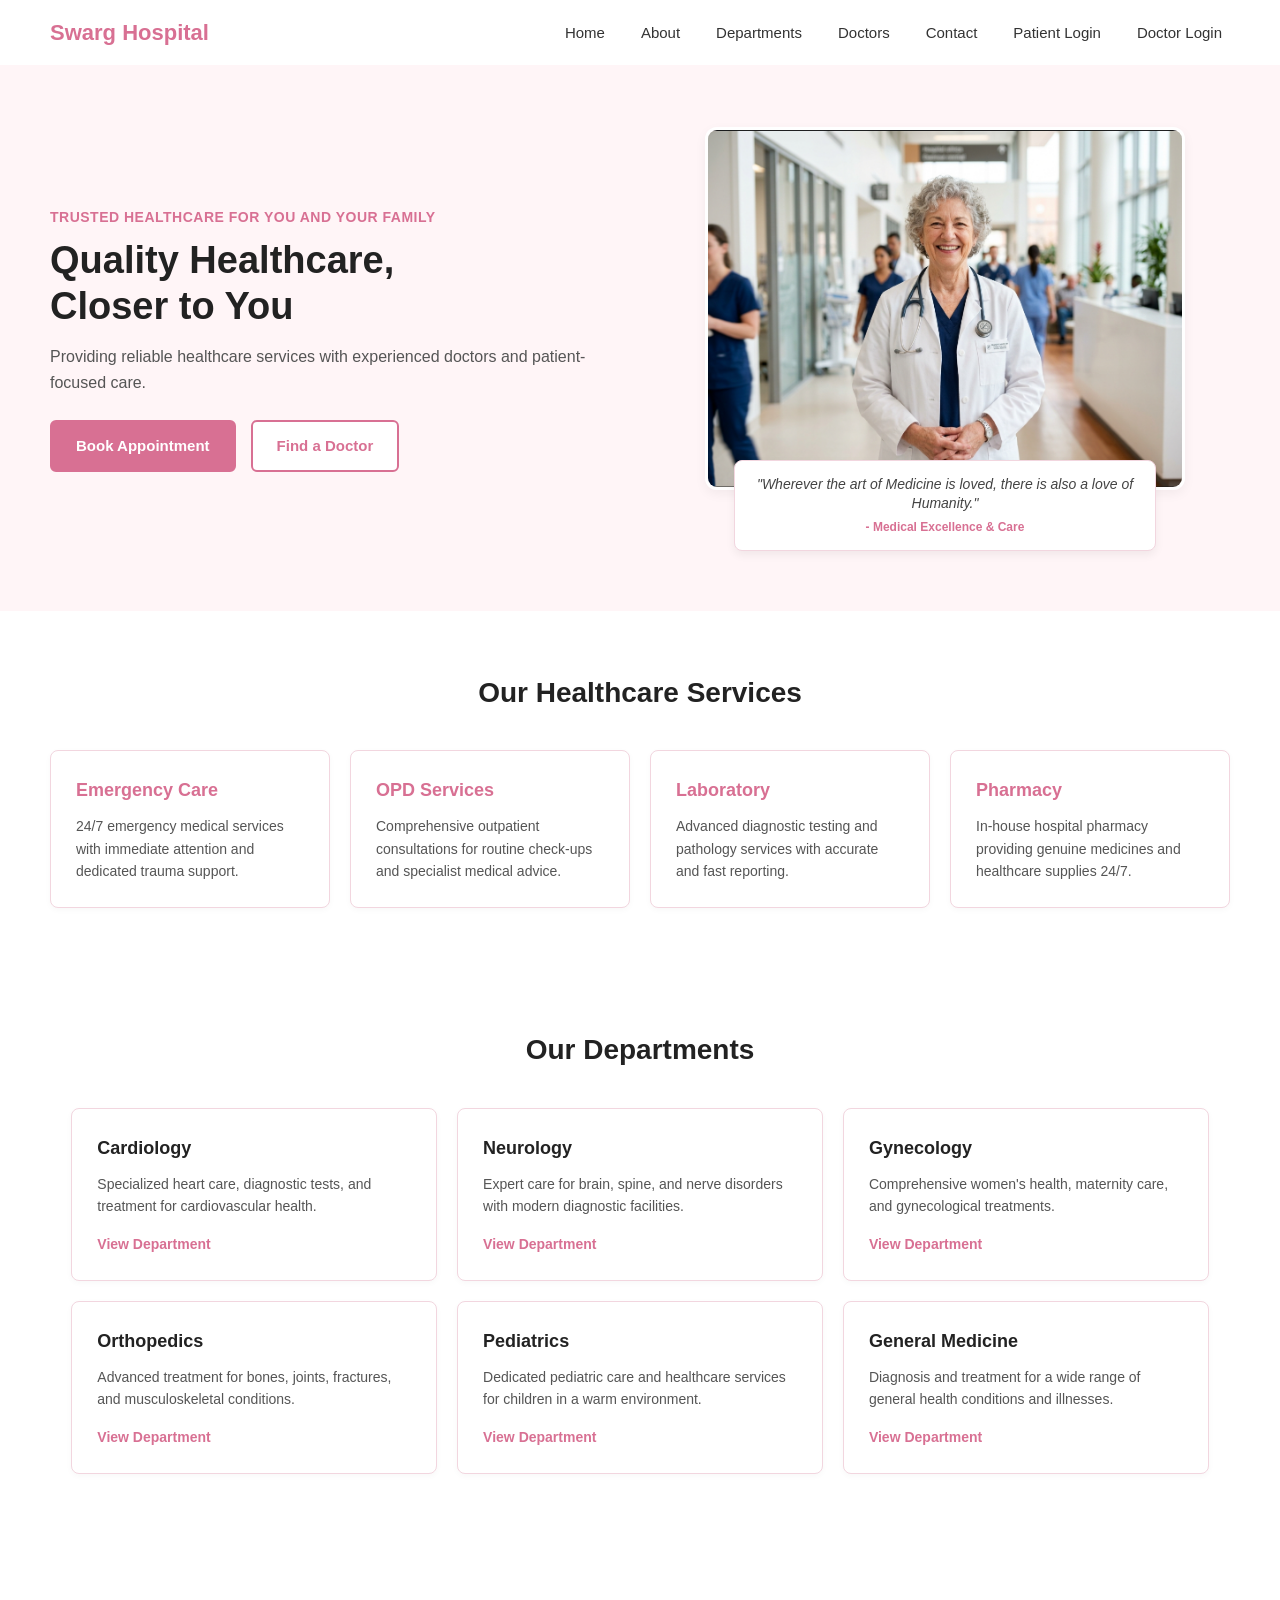
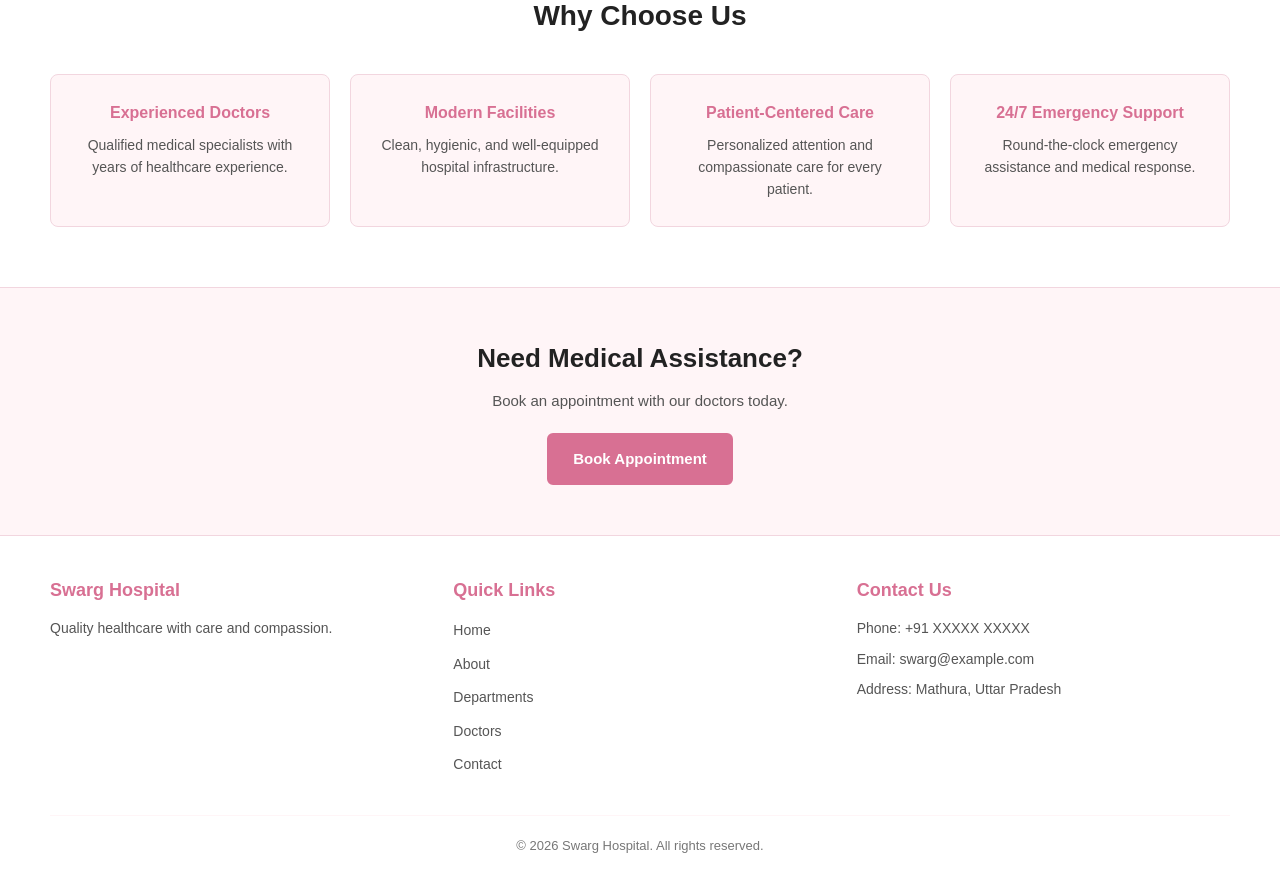
==== index.HTML @ cb75e465 "Adding home page and baisc str." ====
<!DOCTYPE html>
<html lang="en">

<head>
    <meta charset="UTF-8">
    <meta name="viewport" content="width=device-width, initial-scale=1.0">
    <title>Swarg Hospital - Quality Healthcare, Closer to You</title>
    <link rel="stylesheet" href="css/style.css">
</head>

<body>

    <!-- NAVBAR -->
    <header>
        <nav class="navbar">
            <div class="logo">Swarg Hospital</div>
            <ul class="nav-links">
                <li><a href="#">Home</a></li>
                <li><a href="#">About</a></li>
                <li><a href="#">Departments</a></li>
                <li><a href="#">Doctors</a></li>
                <li><a href="#">Contact</a></li>
                <li><a href="#">Patient Login</a></li>
                <li><a href="#">Doctor Login</a></li>
            </ul>
        </nav>
    </header>

    <!-- HERO SECTION -->
    <section class="hero">
        <div class="hero-left">
            <div class="subheading">Trusted Healthcare for You and Your Family</div>
            <h1>Quality Healthcare,<br>Closer to You</h1>
            <p>Providing reliable healthcare services with experienced doctors and patient-focused care.</p>
            <div class="hero-buttons">
                <a href="#" class="btn btn-primary">Book Appointment</a>
                <a href="#" class="btn btn-secondary">Find a Doctor</a>
            </div>

        </div>
        <div class="hero-right">
            <div class="doctor-card">
                <img src="images/doctor.png" alt="Swarg Hospital Senior Doctor" class="hero-img">
                <div class="doctor-quote">
                    "Wherever the art of Medicine is loved, there is also a love of Humanity."
                    <span>- Medical Excellence &amp; Care</span>
                </div>
            </div>
        </div>
    </section>

    <!-- SERVICES SECTION -->
    <section class="section">
        <h2 class="section-title">Our Healthcare Services</h2>
        <div class="services-grid">
            <div class="card">
                <h3>Emergency Care</h3>
                <p>24/7 emergency medical services with immediate attention and dedicated trauma support.</p>
            </div>
            <div class="card">
                <h3>OPD Services</h3>
                <p>Comprehensive outpatient consultations for routine check-ups and specialist medical advice.</p>
            </div>
            <div class="card">
                <h3>Laboratory</h3>
                <p>Advanced diagnostic testing and pathology services with accurate and fast reporting.</p>
            </div>
            <div class="card">
                <h3>Pharmacy</h3>
                <p>In-house hospital pharmacy providing genuine medicines and healthcare supplies 24/7.</p>
            </div>
        </div>
    </section>

    <!-- DEPARTMENTS SECTION -->
    <section class="section">
        <h2 class="section-title">Our Departments</h2>
        <div class="departments-grid">
            <div class="dept-card">
                <div>
                    <h3>Cardiology</h3>
                    <p>Specialized heart care, diagnostic tests, and treatment for cardiovascular health.</p>
                </div>
                <a href="#" class="link-btn">View Department</a>
            </div>
            <div class="dept-card">
                <div>
                    <h3>Neurology</h3>
                    <p>Expert care for brain, spine, and nerve disorders with modern diagnostic facilities.</p>
                </div>
                <a href="#" class="link-btn">View Department</a>
            </div>
            <div class="dept-card">
                <div>
                    <h3>Gynecology</h3>
                    <p>Comprehensive women's health, maternity care, and gynecological treatments.</p>
                </div>
                <a href="#" class="link-btn">View Department</a>
            </div>
            <div class="dept-card">
                <div>
                    <h3>Orthopedics</h3>
                    <p>Advanced treatment for bones, joints, fractures, and musculoskeletal conditions.</p>
                </div>
                <a href="#" class="link-btn">View Department</a>
            </div>
            <div class="dept-card">
                <div>
                    <h3>Pediatrics</h3>
                    <p>Dedicated pediatric care and healthcare services for children in a warm environment.</p>
                </div>
                <a href="#" class="link-btn">View Department</a>
            </div>
            <div class="dept-card">
                <div>
                    <h3>General Medicine</h3>
                    <p>Diagnosis and treatment for a wide range of general health conditions and illnesses.</p>
                </div>
                <a href="#" class="link-btn">View Department</a>
            </div>
        </div>
    </section>

    <!-- WHY CHOOSE US SECTION -->
    <section class="why-section">
        <h2 class="section-title">Why Choose Us</h2>
        <div class="why-grid">
            <div class="why-card">
                <h3>Experienced Doctors</h3>
                <p>Qualified medical specialists with years of healthcare experience.</p>
            </div>
            <div class="why-card">
                <h3>Modern Facilities</h3>
                <p>Clean, hygienic, and well-equipped hospital infrastructure.</p>
            </div>
            <div class="why-card">
                <h3>Patient-Centered Care</h3>
                <p>Personalized attention and compassionate care for every patient.</p>
            </div>
            <div class="why-card">
                <h3>24/7 Emergency Support</h3>
                <p>Round-the-clock emergency assistance and medical response.</p>
            </div>
        </div>
    </section>

    <!-- APPOINTMENT CTA SECTION -->
    <section class="cta-section">
        <h2>Need Medical Assistance?</h2>
        <p>Book an appointment with our doctors today.</p>
        <a href="#" class="btn btn-primary">Book Appointment</a>
    </section>

    <!-- FOOTER -->
    <footer>
        <div class="footer-container">
            <div class="footer-col">
                <h3>Swarg Hospital</h3>
                <p>Quality healthcare with care and compassion.</p>
            </div>
            <div class="footer-col">
                <h3>Quick Links</h3>
                <ul class="footer-links">
                    <li><a href="#">Home</a></li>
                    <li><a href="#">About</a></li>
                    <li><a href="#">Departments</a></li>
                    <li><a href="#">Doctors</a></li>
                    <li><a href="#">Contact</a></li>
                </ul>
            </div>
            <div class="footer-col">
                <h3>Contact Us</h3>
                <p>Phone: +91 XXXXX XXXXX</p>
                <p>Email: swarg@example.com</p>
                <p>Address: Mathura, Uttar Pradesh</p>
            </div>
        </div>
        <div class="footer-bottom">
            <p>&copy; 2026 Swarg Hospital. All rights reserved.</p>
        </div>
    </footer>

</body>

</html>
---- css/style.css ----
* {
    margin: 0;
    padding: 0;
    box-sizing: border-box;
}

body {
    font-family: Arial, Helvetica, sans-serif;
    background-color: #ffffff;
    color: #333333;
    line-height: 1.6;
}

a {
    text-decoration: none;
    color: inherit;
}

/* --- Navigation Bar --- */
.navbar {
    display: flex;
    justify-content: space-between;
    align-items: center;
    background-color: #ffffff;
    padding: 15px 50px;
    border-bottom: 2px solid #fff5f7;
}

.logo {
    font-size: 22px;
    font-weight: bold;
    color: #d87093;
}

.nav-links {
    display: flex;
    gap: 20px;
    list-style: none;
}

.nav-links a {
    color: #333333;
    font-size: 15px;
    font-weight: 500;
    padding: 5px 8px;
}

.nav-links a:hover {
    color: #d87093;
}

/* --- Hero Section --- */
.hero {
    background-color: #fff5f7;
    padding: 60px 50px;
    display: flex;
    align-items: center;
    justify-content: space-between;
    gap: 40px;
}

.hero-left {
    flex: 1;
}

.subheading {
    color: #d87093;
    font-size: 14px;
    font-weight: bold;
    margin-bottom: 10px;
    text-transform: uppercase;
    letter-spacing: 0.5px;
}

.hero-left h1 {
    font-size: 38px;
    color: #222222;
    margin-bottom: 15px;
    line-height: 1.2;
}

.hero-left p {
    font-size: 16px;
    color: #555555;
    margin-bottom: 25px;
}

.hero-buttons {
    display: flex;
    gap: 15px;
}

/* --- Buttons --- */
.btn {
    display: inline-block;
    padding: 12px 24px;
    font-size: 15px;
    font-weight: bold;
    border-radius: 6px;
    text-align: center;
}

.btn-primary {
    background-color: #d87093;
    color: #ffffff;
    border: 2px solid #d87093;
}

.btn-primary:hover {
    background-color: #c55f82;
    border-color: #c55f82;
}

.btn-secondary {
    background-color: #ffffff;
    color: #d87093;
    border: 2px solid #d87093;
}

.btn-secondary:hover {
    background-color: #fff5f7;
}

.hero-right {
    flex: 1;
    text-align: center;
}

.doctor-card {
    display: inline-block;
    width: 100%;
    max-width: 480px;
}

.hero-img {
    width: 100%;
    height: auto;
    border-radius: 12px;
    border: 3px solid #ffffff;
    box-shadow: 0 4px 12px rgba(0, 0, 0, 0.05);
    display: block;
}

.doctor-quote {
    background-color: #ffffff;
    color: #444444;
    padding: 14px 20px;
    margin-top: -30px;
    position: relative;
    width: 88%;
    margin-left: auto;
    margin-right: auto;
    border-radius: 8px;
    border: 1px solid #f2d6df;
    box-shadow: 0 4px 10px rgba(0, 0, 0, 0.06);
    font-style: italic;
    font-size: 14px;
    text-align: center;
    line-height: 1.4;
}

.doctor-quote span {
    display: block;
    font-style: normal;
    font-weight: bold;
    font-size: 12px;
    color: #d87093;
    margin-top: 5px;
}

/* --- Section Container Setup --- */
.section {
    padding: 60px 50px;
    text-align: center;
}

.section-title {
    font-size: 28px;
    color: #222222;
    margin-bottom: 35px;
}

/* --- Services Section --- */
.services-grid {
    display: flex;
    justify-content: center;
    gap: 20px;
}

.card {
    background-color: #ffffff;
    border: 1px solid #f2d6df;
    border-radius: 8px;
    padding: 25px;
    flex: 1;
    text-align: left;
    box-shadow: 0 2px 6px rgba(0, 0, 0, 0.03);
}

.card h3 {
    font-size: 18px;
    color: #d87093;
    margin-bottom: 10px;
}

.card p {
    font-size: 14px;
    color: #555555;
}

/* --- Departments Section --- */
.departments-grid {
    display: flex;
    flex-wrap: wrap;
    gap: 20px;
    justify-content: center;
}

.dept-card {
    background-color: #ffffff;
    border: 1px solid #f2d6df;
    border-radius: 8px;
    padding: 25px;
    width: 31%;
    text-align: left;
    box-shadow: 0 2px 6px rgba(0, 0, 0, 0.03);
    display: flex;
    flex-direction: column;
    justify-content: space-between;
}

.dept-card h3 {
    font-size: 18px;
    color: #222222;
    margin-bottom: 10px;
}

.dept-card p {
    font-size: 14px;
    color: #555555;
    margin-bottom: 15px;
}

.link-btn {
    color: #d87093;
    font-size: 14px;
    font-weight: bold;
    display: inline-block;
}

.link-btn:hover {
    color: #c55f82;
}

/* --- Why Choose Us Section --- */
.why-section {
    background-color: #ffffff;
    padding: 60px 50px;
    text-align: center;
}

.why-grid {
    display: flex;
    gap: 20px;
    justify-content: center;
}

.why-card {
    background-color: #fff5f7;
    border: 1px solid #f2d6df;
    border-radius: 8px;
    padding: 25px;
    flex: 1;
    text-align: center;
}

.why-card h3 {
    font-size: 16px;
    color: #d87093;
    margin-bottom: 8px;
}

.why-card p {
    font-size: 14px;
    color: #555555;
}

/* --- Appointment CTA Section --- */
.cta-section {
    background-color: #fff5f7;
    padding: 50px 20px;
    text-align: center;
    border-top: 1px solid #f2d6df;
    border-bottom: 1px solid #f2d6df;
}

.cta-section h2 {
    font-size: 26px;
    color: #222222;
    margin-bottom: 10px;
}

.cta-section p {
    font-size: 15px;
    color: #555555;
    margin-bottom: 20px;
}

/* --- Footer --- */
footer {
    background-color: #ffffff;
    padding: 40px 50px 20px 50px;
    color: #333333;
}

.footer-container {
    display: flex;
    justify-content: space-between;
    gap: 30px;
    margin-bottom: 30px;
}

.footer-col {
    flex: 1;
}

.footer-col h3 {
    font-size: 18px;
    color: #d87093;
    margin-bottom: 12px;
}

.footer-col p {
    font-size: 14px;
    color: #555555;
    margin-bottom: 8px;
}

.footer-links {
    list-style: none;
}

.footer-links li {
    margin-bottom: 8px;
}

.footer-links a {
    font-size: 14px;
    color: #555555;
}

.footer-links a:hover {
    color: #d87093;
}

.footer-bottom {
    text-align: center;
    padding-top: 20px;
    border-top: 1px solid #fff5f7;
    font-size: 13px;
    color: #777777;
}

/* --- Basic Responsive Media Query --- */
@media (max-width: 768px) {
    .navbar {
        flex-direction: column;
        gap: 15px;
        padding: 20px;
    }

    .nav-links {
        flex-wrap: wrap;
        justify-content: center;
    }

    .hero {
        flex-direction: column;
        padding: 40px 20px;
        text-align: center;
    }

    .hero-buttons {
        justify-content: center;
    }

    .services-grid,
    .why-grid,
    .footer-container {
        flex-direction: column;
    }

    .dept-card {
        width: 100%;
    }

    .section {
        padding: 40px 20px;
    }

    .doctor-quote {
        width: 95%;
        margin-top: 15px;
    }
}
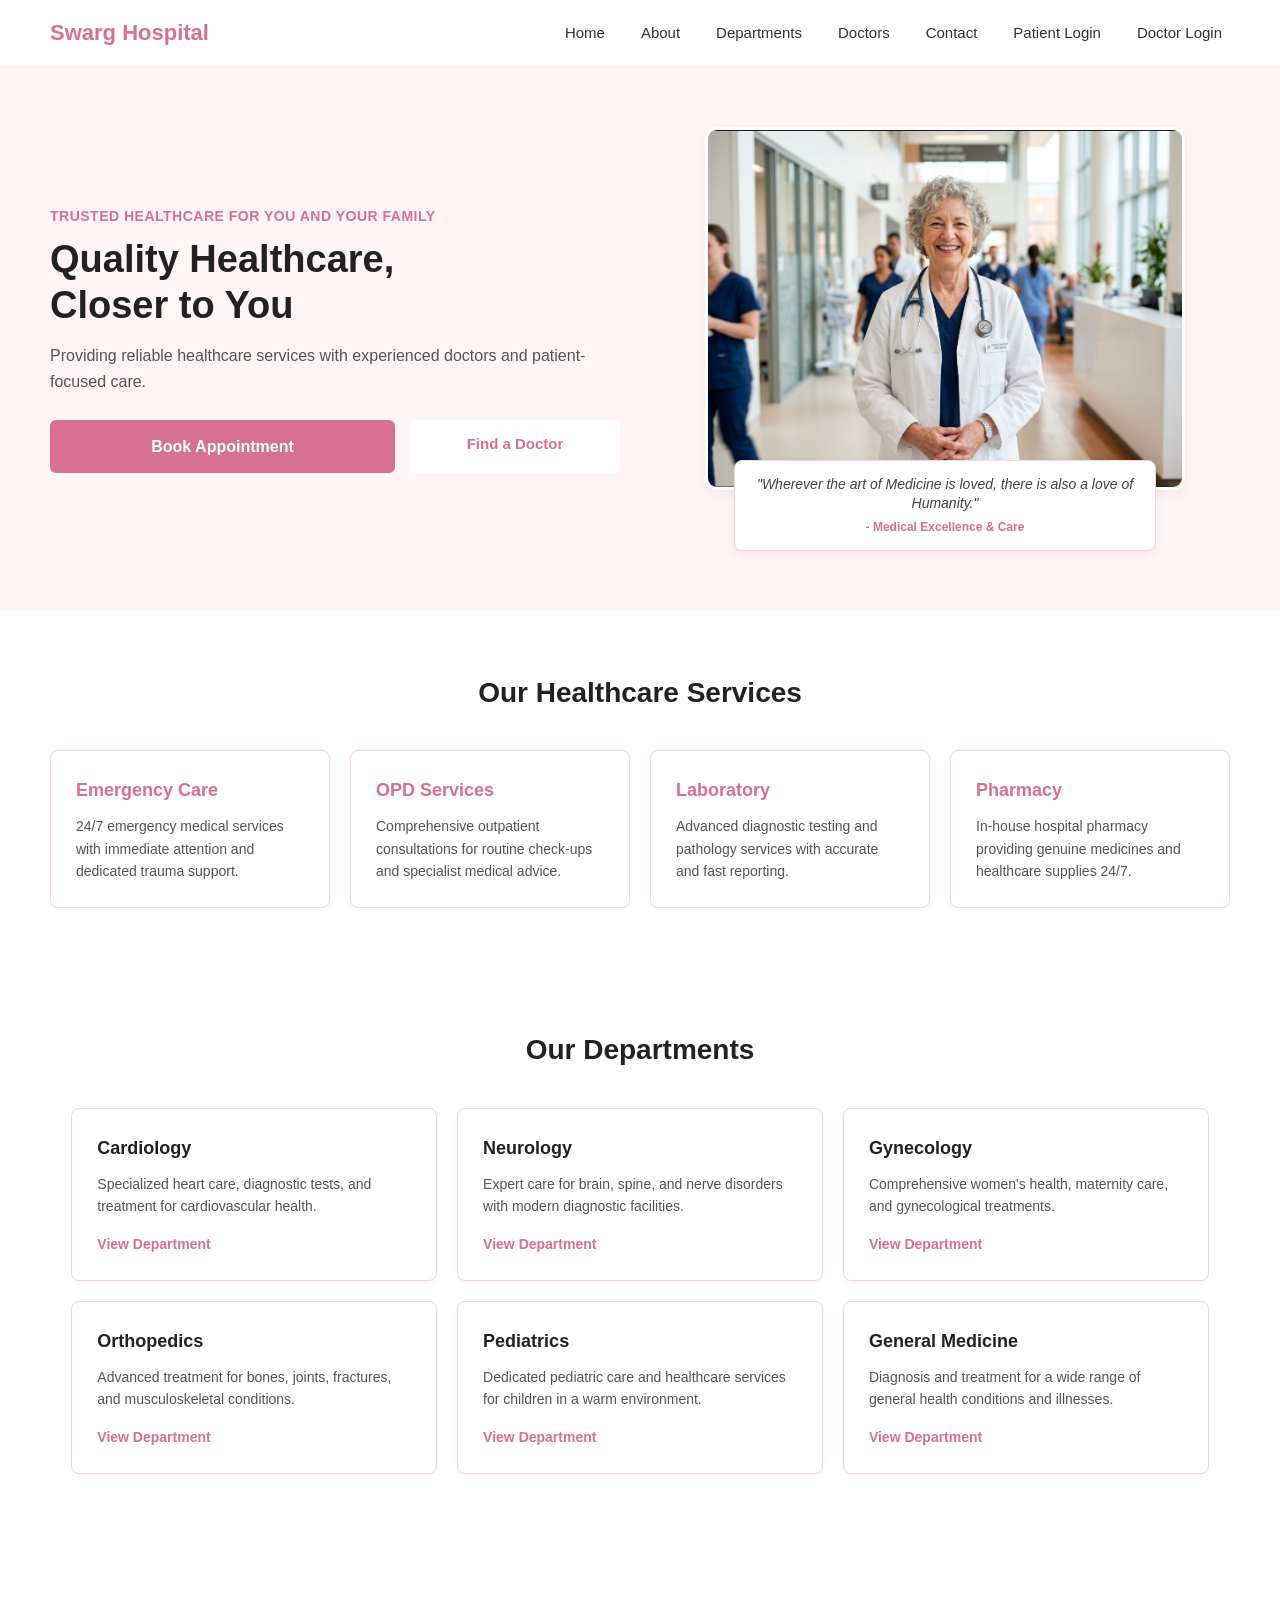
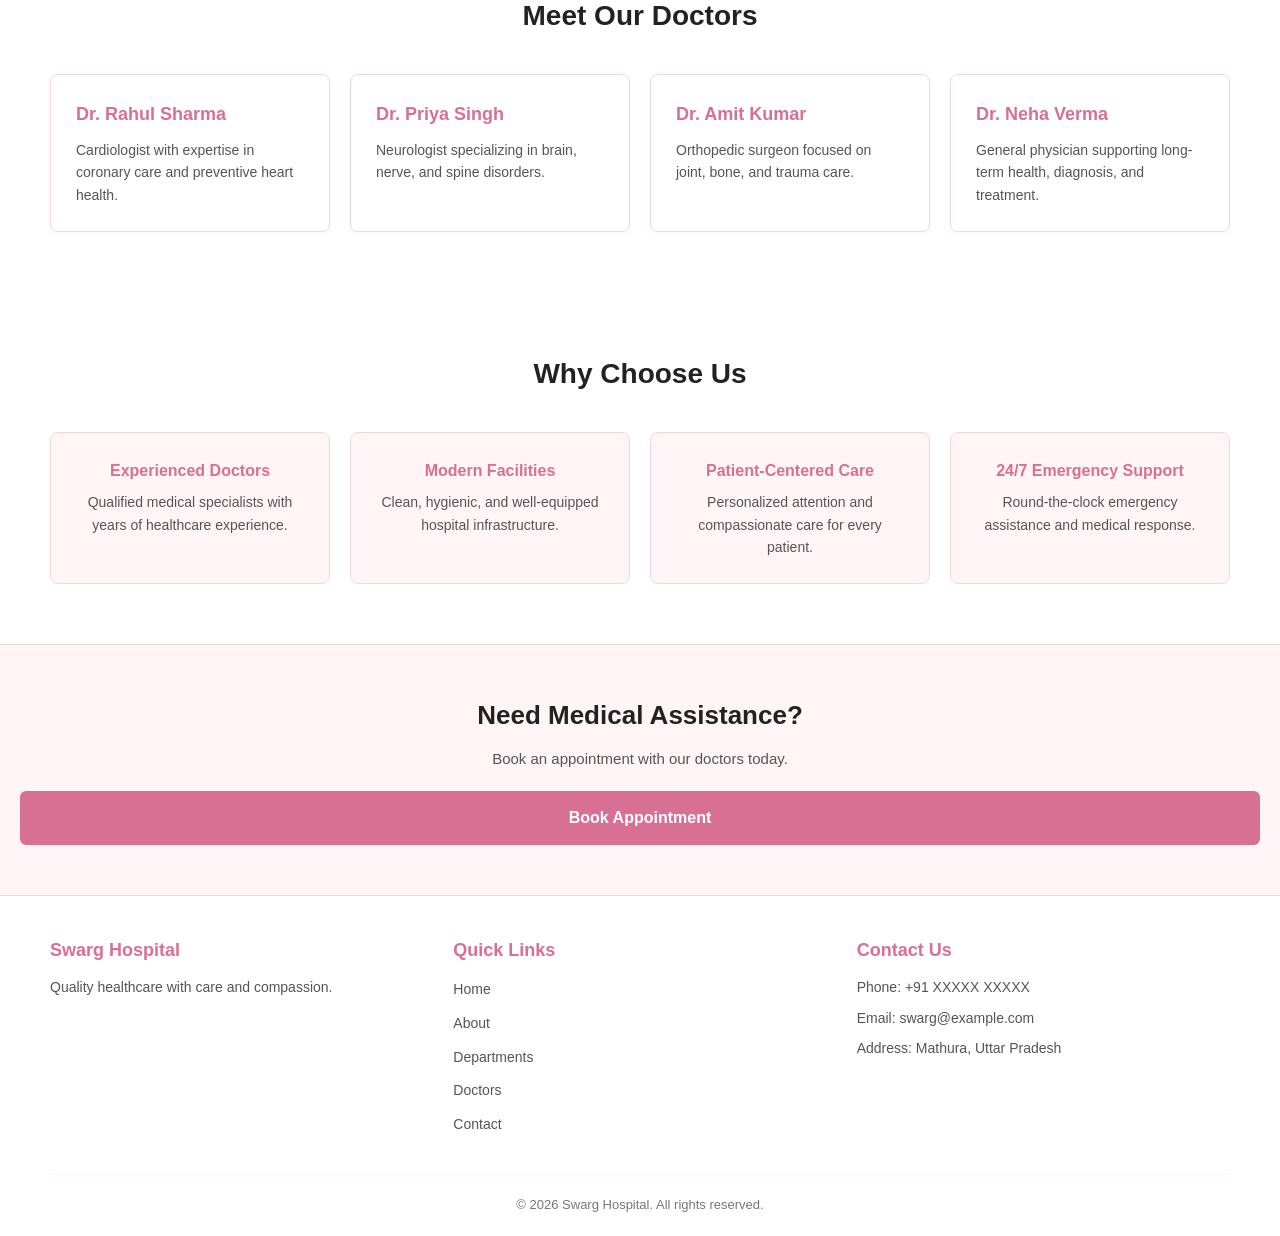
==== commit ea73866b: "Clean CSS structure" ====
--- a/index.HTML
+++ b/index.HTML
@@ -5,7 +5,7 @@
     <meta charset="UTF-8">
     <meta name="viewport" content="width=device-width, initial-scale=1.0">
     <title>Swarg Hospital - Quality Healthcare, Closer to You</title>
-    <link rel="stylesheet" href="css/style.css">
+    <link rel="stylesheet" href="Patient/CSS/style.css">
 </head>
 
 <body>
@@ -15,26 +15,26 @@
         <nav class="navbar">
             <div class="logo">Swarg Hospital</div>
             <ul class="nav-links">
-                <li><a href="#">Home</a></li>
-                <li><a href="#">About</a></li>
-                <li><a href="#">Departments</a></li>
-                <li><a href="#">Doctors</a></li>
-                <li><a href="#">Contact</a></li>
-                <li><a href="#">Patient Login</a></li>
+                <li><a href="index.HTML">Home</a></li>
+                <li><a href="#about">About</a></li>
+                <li><a href="#departments">Departments</a></li>
+                <li><a href="#doctors">Doctors</a></li>
+                <li><a href="#contact">Contact</a></li>
+                <li><a href="Patient/patient-login.html">Patient Login</a></li>
                 <li><a href="#">Doctor Login</a></li>
             </ul>
         </nav>
     </header>
 
     <!-- HERO SECTION -->
-    <section class="hero">
+    <section class="hero" id="about">
         <div class="hero-left">
             <div class="subheading">Trusted Healthcare for You and Your Family</div>
             <h1>Quality Healthcare,<br>Closer to You</h1>
             <p>Providing reliable healthcare services with experienced doctors and patient-focused care.</p>
             <div class="hero-buttons">
-                <a href="#" class="btn btn-primary">Book Appointment</a>
-                <a href="#" class="btn btn-secondary">Find a Doctor</a>
+                <a href="Patient/appointment.html" class="btn btn-primary">Book Appointment</a>
+                <a href="#doctors" class="btn btn-secondary">Find a Doctor</a>
             </div>
 
         </div>
@@ -73,7 +73,7 @@
     </section>
 
     <!-- DEPARTMENTS SECTION -->
-    <section class="section">
+    <section class="section" id="departments">
         <h2 class="section-title">Our Departments</h2>
         <div class="departments-grid">
             <div class="dept-card">
@@ -117,6 +117,29 @@
                     <p>Diagnosis and treatment for a wide range of general health conditions and illnesses.</p>
                 </div>
                 <a href="#" class="link-btn">View Department</a>
+            </div>
+        </div>
+    </section>
+
+    <!-- DOCTORS SECTION -->
+    <section class="section" id="doctors">
+        <h2 class="section-title">Meet Our Doctors</h2>
+        <div class="services-grid">
+            <div class="card">
+                <h3>Dr. Rahul Sharma</h3>
+                <p>Cardiologist with expertise in coronary care and preventive heart health.</p>
+            </div>
+            <div class="card">
+                <h3>Dr. Priya Singh</h3>
+                <p>Neurologist specializing in brain, nerve, and spine disorders.</p>
+            </div>
+            <div class="card">
+                <h3>Dr. Amit Kumar</h3>
+                <p>Orthopedic surgeon focused on joint, bone, and trauma care.</p>
+            </div>
+            <div class="card">
+                <h3>Dr. Neha Verma</h3>
+                <p>General physician supporting long-term health, diagnosis, and treatment.</p>
             </div>
         </div>
     </section>
@@ -148,11 +171,11 @@
     <section class="cta-section">
         <h2>Need Medical Assistance?</h2>
         <p>Book an appointment with our doctors today.</p>
-        <a href="#" class="btn btn-primary">Book Appointment</a>
+        <a href="Patient/appointment.html" class="btn btn-primary">Book Appointment</a>
     </section>
 
     <!-- FOOTER -->
-    <footer>
+    <footer id="contact">
         <div class="footer-container">
             <div class="footer-col">
                 <h3>Swarg Hospital</h3>
--- a/Patient/CSS/style.css
+++ b/Patient/CSS/style.css
@@ -0,0 +1,619 @@
+* {
+    margin: 0;
+    padding: 0;
+    box-sizing: border-box;
+}
+
+body {
+    font-family: Arial, Helvetica, sans-serif;
+    background-color: #ffffff;
+    color: #333333;
+    line-height: 1.6;
+}
+
+a {
+    text-decoration: none;
+    color: inherit;
+}
+
+/* --- Navigation Bar --- */
+.navbar {
+    display: flex;
+    justify-content: space-between;
+    align-items: center;
+    background-color: #ffffff;
+    padding: 15px 50px;
+    border-bottom: 2px solid #fff5f7;
+}
+
+.logo {
+    font-size: 22px;
+    font-weight: bold;
+    color: #d87093;
+}
+
+.nav-links {
+    display: flex;
+    gap: 20px;
+    list-style: none;
+}
+
+.nav-links a {
+    color: #333333;
+    font-size: 15px;
+    font-weight: 500;
+    padding: 5px 8px;
+}
+
+.nav-links a:hover {
+    color: #d87093;
+}
+
+/* --- Hero Section --- */
+.hero {
+    background-color: #fff5f7;
+    padding: 60px 50px;
+    display: flex;
+    align-items: center;
+    justify-content: space-between;
+    gap: 40px;
+}
+
+.hero-left {
+    flex: 1;
+}
+
+.subheading {
+    color: #d87093;
+    font-size: 14px;
+    font-weight: bold;
+    margin-bottom: 10px;
+    text-transform: uppercase;
+    letter-spacing: 0.5px;
+}
+
+.hero-left h1 {
+    font-size: 38px;
+    color: #222222;
+    margin-bottom: 15px;
+    line-height: 1.2;
+}
+
+.hero-left p {
+    font-size: 16px;
+    color: #555555;
+    margin-bottom: 25px;
+}
+
+.hero-buttons {
+    display: flex;
+    gap: 15px;
+}
+
+/* --- Buttons --- */
+.btn {
+    display: inline-block;
+    padding: 12px 24px;
+    font-size: 15px;
+    font-weight: bold;
+    border-radius: 6px;
+    text-align: center;
+    min-width: 160px;
+}
+
+.btn-primary {
+    background-color: #d87093;
+    color: #ffffff;
+    border: 2px solid #d87093;
+    min-width: 180px;
+}
+
+.btn-primary:hover {
+    background-color: #c55f82;
+    border-color: #c55f82;
+}
+
+.btn-secondary {
+    background-color: #ffffff;
+    color: #d87093;
+    border: 2px solid #d87093;
+    min-width: 210px;
+}
+
+.btn-secondary:hover {
+    background-color: #fff5f7;
+}
+
+.hero-right {
+    flex: 1;
+    text-align: center;
+}
+
+.doctor-card {
+    display: inline-block;
+    width: 100%;
+    max-width: 480px;
+}
+
+.hero-img {
+    width: 100%;
+    height: auto;
+    border-radius: 12px;
+    border: 3px solid #ffffff;
+    box-shadow: 0 4px 12px rgba(0, 0, 0, 0.05);
+    display: block;
+}
+
+.doctor-quote {
+    background-color: #ffffff;
+    color: #444444;
+    padding: 14px 20px;
+    margin-top: -30px;
+    position: relative;
+    width: 88%;
+    margin-left: auto;
+    margin-right: auto;
+    border-radius: 8px;
+    border: 1px solid #f2d6df;
+    box-shadow: 0 4px 10px rgba(0, 0, 0, 0.06);
+    font-style: italic;
+    font-size: 14px;
+    text-align: center;
+    line-height: 1.4;
+}
+
+.doctor-quote span {
+    display: block;
+    font-style: normal;
+    font-weight: bold;
+    font-size: 12px;
+    color: #d87093;
+    margin-top: 5px;
+}
+
+/* --- Section Container Setup --- */
+.section {
+    padding: 60px 50px;
+    text-align: center;
+}
+
+.section-title {
+    font-size: 28px;
+    color: #222222;
+    margin-bottom: 35px;
+}
+
+/* --- Services Section --- */
+.services-grid {
+    display: flex;
+    justify-content: center;
+    gap: 20px;
+}
+
+.card {
+    background-color: #ffffff;
+    border: 1px solid #f2d6df;
+    border-radius: 8px;
+    padding: 25px;
+    flex: 1;
+    text-align: left;
+    box-shadow: 0 2px 6px rgba(0, 0, 0, 0.03);
+}
+
+.card h3 {
+    font-size: 18px;
+    color: #d87093;
+    margin-bottom: 10px;
+}
+
+.card p {
+    font-size: 14px;
+    color: #555555;
+}
+
+/* --- Departments Section --- */
+.departments-grid {
+    display: flex;
+    flex-wrap: wrap;
+    gap: 20px;
+    justify-content: center;
+}
+
+.dept-card {
+    background-color: #ffffff;
+    border: 1px solid #f2d6df;
+    border-radius: 8px;
+    padding: 25px;
+    width: 31%;
+    text-align: left;
+    box-shadow: 0 2px 6px rgba(0, 0, 0, 0.03);
+    display: flex;
+    flex-direction: column;
+    justify-content: space-between;
+}
+
+.dept-card h3 {
+    font-size: 18px;
+    color: #222222;
+    margin-bottom: 10px;
+}
+
+.dept-card p {
+    font-size: 14px;
+    color: #555555;
+    margin-bottom: 15px;
+}
+
+.link-btn {
+    color: #d87093;
+    font-size: 14px;
+    font-weight: bold;
+    display: inline-block;
+}
+
+.link-btn:hover {
+    color: #c55f82;
+}
+
+/* --- Why Choose Us Section --- */
+.why-section {
+    background-color: #ffffff;
+    padding: 60px 50px;
+    text-align: center;
+}
+
+.why-grid {
+    display: flex;
+    gap: 20px;
+    justify-content: center;
+}
+
+.why-card {
+    background-color: #fff5f7;
+    border: 1px solid #f2d6df;
+    border-radius: 8px;
+    padding: 25px;
+    flex: 1;
+    text-align: center;
+}
+
+.why-card h3 {
+    font-size: 16px;
+    color: #d87093;
+    margin-bottom: 8px;
+}
+
+.why-card p {
+    font-size: 14px;
+    color: #555555;
+}
+
+/* --- Appointment CTA Section --- */
+.cta-section {
+    background-color: #fff5f7;
+    padding: 50px 20px;
+    text-align: center;
+    border-top: 1px solid #f2d6df;
+    border-bottom: 1px solid #f2d6df;
+}
+
+.cta-section h2 {
+    font-size: 26px;
+    color: #222222;
+    margin-bottom: 10px;
+}
+
+.cta-section p {
+    font-size: 15px;
+    color: #555555;
+    margin-bottom: 20px;
+}
+
+/* --- Footer --- */
+footer {
+    background-color: #ffffff;
+    padding: 40px 50px 20px 50px;
+    color: #333333;
+}
+
+.footer-container {
+    display: flex;
+    justify-content: space-between;
+    gap: 30px;
+    margin-bottom: 30px;
+}
+
+.footer-col {
+    flex: 1;
+}
+
+.footer-col h3 {
+    font-size: 18px;
+    color: #d87093;
+    margin-bottom: 12px;
+}
+
+.footer-col p {
+    font-size: 14px;
+    color: #555555;
+    margin-bottom: 8px;
+}
+
+.footer-links {
+    list-style: none;
+}
+
+.footer-links li {
+    margin-bottom: 8px;
+}
+
+.footer-links a {
+    font-size: 14px;
+    color: #555555;
+}
+
+.footer-links a:hover {
+    color: #d87093;
+}
+
+.footer-bottom {
+    text-align: center;
+    padding-top: 20px;
+    border-top: 1px solid #fff5f7;
+    font-size: 13px;
+    color: #777777;
+}
+
+/* --- Shared page/form styling used across the site --- */
+.page-container {
+    padding: 50px 20px;
+    max-width: 900px;
+    margin: 0 auto;
+}
+
+.page-title {
+    font-size: 28px;
+    color: #222222;
+    text-align: center;
+    margin-bottom: 30px;
+}
+
+.form-card {
+    background-color: #fff5f7;
+    border: 1px solid #f2d6df;
+    border-radius: 8px;
+    padding: 35px;
+    max-width: 500px;
+    margin: 0 auto;
+    box-shadow: 0 2px 6px rgba(0, 0, 0, 0.03);
+}
+
+.form-card-wide {
+    background-color: #fff5f7;
+    border: 1px solid #f2d6df;
+    border-radius: 8px;
+    padding: 35px;
+    max-width: 650px;
+    margin: 0 auto;
+    box-shadow: 0 2px 6px rgba(0, 0, 0, 0.03);
+}
+
+.form-group {
+    margin-bottom: 20px;
+    display: flex;
+    flex-direction: column;
+}
+
+.form-group label {
+    font-size: 14px;
+    font-weight: bold;
+    color: #333333;
+    margin-bottom: 8px;
+}
+
+.form-group input,
+.form-group select {
+    padding: 12px;
+    font-size: 14px;
+    border: 1px solid #f2d6df;
+    border-radius: 6px;
+    background-color: #ffffff;
+    color: #333333;
+    width: 100%;
+}
+
+.form-group input:focus,
+.form-group select:focus {
+    outline: none;
+    border-color: #d87093;
+}
+
+.form-row {
+    display: flex;
+    gap: 15px;
+}
+
+.form-row .form-group {
+    flex: 1;
+}
+
+.btn {
+    display: inline-block;
+    padding: 12px 24px;
+    font-size: 15px;
+    font-weight: bold;
+    border-radius: 6px;
+    text-align: center;
+    cursor: pointer;
+    border: none;
+}
+
+.btn-primary {
+    background-color: #d87093;
+    color: #ffffff;
+    border: 2px solid #d87093;
+    width: 100%;
+    display: flex;
+    align-items: center;
+    justify-content: center;
+    text-align: center;
+    font-size: 16px;
+}
+
+.btn-primary:hover {
+    background-color: #c55f82;
+    border-color: #c55f82;
+}
+
+.btn-inline {
+    width: auto;
+}
+
+.form-footer {
+    text-align: center;
+    margin-top: 20px;
+    font-size: 14px;
+    color: #555555;
+}
+
+.form-footer a {
+    color: #d87093;
+    font-weight: bold;
+}
+
+.form-footer a:hover {
+    color: #c55f82;
+}
+
+.dashboard-card {
+    background-color: #fff5f7;
+    border: 1px solid #f2d6df;
+    border-radius: 8px;
+    padding: 25px;
+    margin-bottom: 25px;
+}
+
+.dashboard-card h3 {
+    font-size: 20px;
+    color: #d87093;
+    margin-bottom: 12px;
+}
+
+.info-row {
+    display: flex;
+    gap: 30px;
+    margin-bottom: 10px;
+    font-size: 15px;
+}
+
+.info-label {
+    font-weight: bold;
+    color: #222222;
+}
+
+.info-value {
+    color: #555555;
+}
+
+.dashboard-grid {
+    display: flex;
+    gap: 20px;
+    margin-top: 25px;
+}
+
+.dash-box {
+    background-color: #ffffff;
+    border: 1px solid #f2d6df;
+    border-radius: 8px;
+    padding: 25px;
+    flex: 1;
+    text-align: center;
+    box-shadow: 0 2px 6px rgba(0, 0, 0, 0.03);
+}
+
+.dash-box h4 {
+    font-size: 18px;
+    color: #222222;
+    margin-bottom: 15px;
+}
+
+.dash-box .btn {
+    width: auto;
+    padding: 10px 20px;
+    font-size: 14px;
+}
+
+.details-card {
+    background-color: #ffffff;
+    border: 1px solid #f2d6df;
+    border-radius: 8px;
+    padding: 25px;
+    margin-top: 30px;
+    box-shadow: 0 2px 6px rgba(0, 0, 0, 0.03);
+}
+
+.details-card h3 {
+    font-size: 20px;
+    color: #d87093;
+    margin-bottom: 15px;
+    border-bottom: 1px solid #fff5f7;
+    padding-bottom: 8px;
+}
+
+.table-card {
+    background-color: #ffffff;
+    border: 1px solid #f2d6df;
+    border-radius: 8px;
+    padding: 25px;
+    margin-top: 20px;
+    margin-bottom: 25px;
+}
+
+table {
+    width: 100%;
+    border-collapse: collapse;
+    margin-top: 15px;
+}
+
+/* --- Basic Responsive Media Query --- */
+@media (max-width: 768px) {
+    .navbar {
+        flex-direction: column;
+        gap: 15px;
+        padding: 20px;
+    }
+
+    .nav-links {
+        flex-wrap: wrap;
+        justify-content: center;
+    }
+
+    .hero {
+        flex-direction: column;
+        padding: 40px 20px;
+        text-align: center;
+    }
+
+    .hero-buttons {
+        justify-content: center;
+    }
+
+    .services-grid,
+    .why-grid,
+    .footer-container {
+        flex-direction: column;
+    }
+
+    .dept-card {
+        width: 100%;
+    }
+
+    .section {
+        padding: 40px 20px;
+    }
+
+    .doctor-quote {
+        width: 95%;
+        margin-top: 15px;
+    }
+}
